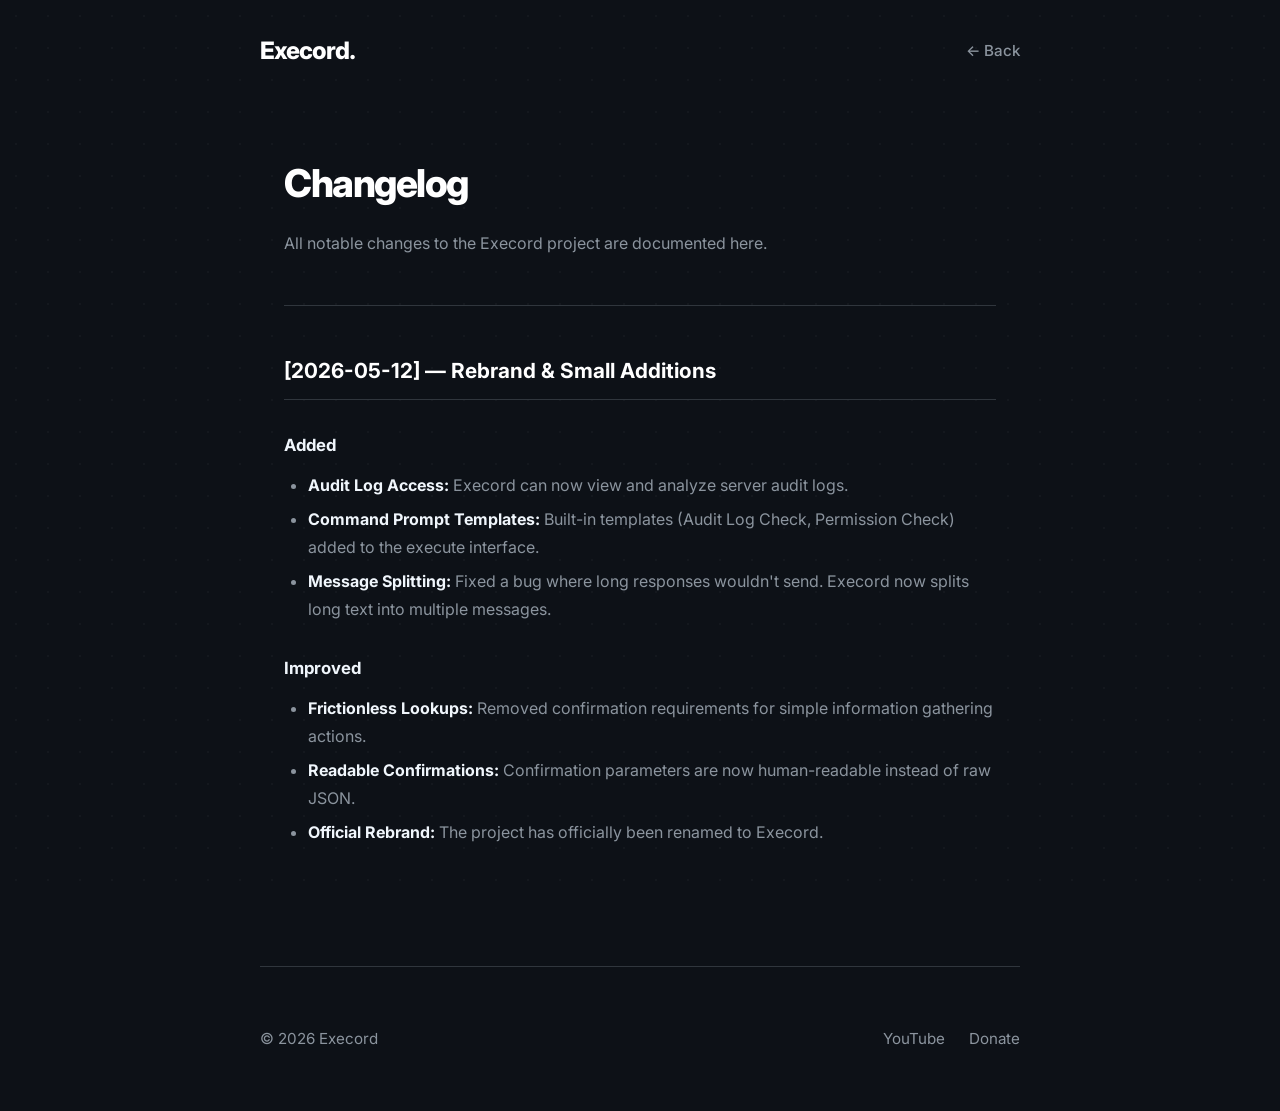
==== CHANGELOG.html @ 4da68243 "Fix changelog formatting and add themed HTML version" ====
<!DOCTYPE html>
<html lang="en">
<head>
    <meta charset="UTF-8">
    <meta name="viewport" content="width=device-width, initial-scale=1.0">
    <title>Changelog — Execord AI Agent</title>
    <link rel="icon" type="image/png" href="https://cdn.discordapp.com/app-icons/1369325346465517609/af21a42389c4bff77c9f746a78cf100a.png">
    <link rel="preconnect" href="https://fonts.googleapis.com">
    <link rel="preconnect" href="https://fonts.gstatic.com" crossorigin>
    <link href="https://fonts.googleapis.com/css2?family=Inter:wght@400;500;600;700;800&display=swap" rel="stylesheet">
    <link rel="stylesheet" href="assets/style.css">
    <link rel="stylesheet" href="assets/doc.css">
</head>
<body>
    <div class="dot-grid"></div>
    <div class="container">
        <header>
            <nav>
                <a href="index.html" class="brand">Execord.</a>
                <a href="index.html" class="nav-back">← Back</a>
            </nav>
        </header>
        <main class="doc-content">
            <h1>Changelog</h1>
            <p>All notable changes to the Execord project are documented here.</p>

            <hr>

            <section class="changelog-entry">
                <h2>[2026-05-12] — Rebrand & Small Additions</h2>
                
                <h3>Added</h3>
                <ul>
                    <li><strong>Audit Log Access:</strong> Execord can now view and analyze server audit logs.</li>
                    <li><strong>Command Prompt Templates:</strong> Built-in templates (Audit Log Check, Permission Check) added to the execute interface.</li>
                    <li><strong>Message Splitting:</strong> Fixed a bug where long responses wouldn't send. Execord now splits long text into multiple messages.</li>
                </ul>

                <h3>Improved</h3>
                <ul>
                    <li><strong>Frictionless Lookups:</strong> Removed confirmation requirements for simple information gathering actions.</li>
                    <li><strong>Readable Confirmations:</strong> Confirmation parameters are now human-readable instead of raw JSON.</li>
                    <li><strong>Official Rebrand:</strong> The project has officially been renamed to Execord.</li>
                </ul>
            </section>
        </main>
        <footer>
            <div class="footer-content">
                <p>&copy; 2026 Execord</p>
                <div class="footer-links">
                    <a href="https://youtube.com/@ittology">YouTube</a>
                    <a href="https://ko-fi.com/ittology">Donate</a>
                </div>
            </div>
        </footer>
    </div>
</body>
</html>
---- assets/style.css ----
:root {
    --bg-color: #0d1117;
    --surface-color: #161b22;
    --text-primary: #f0f6fc;
    --text-secondary: #8b949e;
    --accent-color: #ffffff;
    --border-color: #30363d;
}

* {
    box-sizing: border-box;
    margin: 0;
    padding: 0;
}

html {
    scroll-behavior: smooth;
}

body {
    font-family: 'Inter', -apple-system, BlinkMacSystemFont, "Segoe UI", Helvetica, Arial, sans-serif;
    background-color: var(--bg-color);
    color: var(--text-primary);
    line-height: 1.6;
    min-height: 100vh;
    display: flex;
    flex-direction: column;
    overflow-x: hidden;
}

/* Loader Bar */
.loader-bar {
    position: fixed;
    top: 0;
    left: 0;
    height: 2px;
    background: #fff;
    z-index: 9999;
    width: 0;
    animation: load 1.2s cubic-bezier(0.4, 0, 0.2, 1) forwards;
    pointer-events: none;
}

@keyframes load {
    0% { width: 0; opacity: 1; }
    80% { width: 100%; opacity: 1; }
    100% { width: 100%; opacity: 0; }
}

/* Background Effects */
.dot-grid {
    position: fixed;
    top: 0;
    left: 0;
    width: 100%;
    height: 100%;
    background-image: radial-gradient(rgba(255, 255, 255, 0.03) 1px, transparent 1px);
    background-size: 32px 32px;
    z-index: -1;
    pointer-events: none;
}

.container {
    max-width: 1100px;
    margin: 0 auto;
    padding: 0 24px;
    position: relative;
}

/* Nav */
nav {
    padding: 32px 0;
    display: flex;
    justify-content: space-between;
    align-items: center;
}

.brand {
    font-size: 1.5rem;
    font-weight: 800;
    color: #fff;
    text-decoration: none;
    letter-spacing: -1px;
}

.nav-links {
    display: flex;
    gap: 32px;
    align-items: center;
}

.nav-link {
    color: var(--text-secondary);
    text-decoration: none;
    font-size: 0.95rem;
    font-weight: 500;
    transition: color 0.2s ease;
}

.nav-link:hover {
    color: #fff;
}

/* Status Badge */
.status-badge {
    display: inline-flex;
    align-items: center;
    gap: 8px;
    padding: 6px 14px;
    background: rgba(255, 255, 255, 0.03);
    border: 1px solid var(--border-color);
    border-radius: 100px;
    font-size: 0.8rem;
    font-weight: 600;
    color: var(--text-secondary);
    margin: 0 auto 24px;
}

.status-dot {
    width: 6px;
    height: 6px;
    background: #23d160;
    border-radius: 50%;
    box-shadow: 0 0 8px rgba(35, 209, 96, 0.5);
}

/* Hero */
.hero {
    padding: 80px 0 60px;
    text-align: center;
}

h1 {
    font-size: clamp(2.5rem, 6vw, 4rem);
    font-weight: 850;
    color: #ffffff;
    line-height: 1.1;
    margin-bottom: 24px;
    letter-spacing: -2px;
}

.subtitle {
    font-size: 1.25rem;
    color: var(--text-secondary);
    max-width: 700px;
    margin: 0 auto 40px;
}

.action-buttons {
    display: flex;
    gap: 16px;
    justify-content: center;
    flex-wrap: wrap;
    margin-bottom: 60px;
}

.btn {
    display: inline-flex;
    align-items: center;
    padding: 14px 28px;
    border-radius: 10px;
    font-weight: 650;
    text-decoration: none;
    transition: all 0.2s ease;
    font-size: 1.05rem;
}

.btn-primary {
    background: #fff;
    color: #000;
}

.btn-primary:hover {
    background: #e1e4e8;
    transform: translateY(-2px);
}

.btn-secondary {
    background-color: var(--surface-color);
    color: var(--text-primary);
    border: 1px solid var(--border-color);
}

.btn-secondary:hover {
    background-color: #1f242c;
    border-color: var(--text-secondary);
}

/* Video Showcase */
.video-showcase {
    max-width: 850px;
    margin: 0 auto;
    background: var(--surface-color);
    border: 1px solid var(--border-color);
    border-radius: 16px;
    padding: 6px;
    box-shadow: 0 20px 40px rgba(0,0,0,0.3);
}

.video-showcase video {
    width: 100%;
    border-radius: 10px;
    display: block;
}

/* Section Common */
.section-title {
    font-size: 2.2rem;
    font-weight: 800;
    color: #fff;
    text-align: center;
    margin-bottom: 48px;
    letter-spacing: -1px;
}

/* Examples Section */
.examples-section {
    padding: 100px 0;
}

.examples-grid {
    display: grid;
    grid-template-columns: repeat(auto-fit, minmax(320px, 1fr));
    gap: 24px;
}

.example-card {
    background: var(--surface-color);
    border: 1px solid var(--border-color);
    padding: 32px;
    border-radius: 16px;
    display: flex;
    flex-direction: column;
    justify-content: space-between;
    min-height: 220px;
    transition: all 0.2s ease;
}

.example-card:hover {
    border-color: var(--text-secondary);
    transform: translateY(-4px);
}

.example-prompt {
    font-size: 1.1rem;
    font-weight: 500;
    color: #fff;
    line-height: 1.5;
    margin-bottom: 24px;
}

.example-tag {
    font-size: 0.75rem;
    color: var(--text-secondary);
    text-transform: uppercase;
    font-weight: 700;
    letter-spacing: 1px;
    padding-top: 16px;
    border-top: 1px solid var(--border-color);
}

/* Why Section */
.why-section {
    padding: 120px 0;
    border-top: 1px solid var(--border-color);
}

.why-content {
    max-width: 900px;
    margin: 0 auto;
}

.why-content > p {
    font-size: 1.15rem;
    color: var(--text-secondary);
    margin-bottom: 64px;
    text-align: center;
}

.why-grid {
    display: grid;
    grid-template-columns: repeat(auto-fit, minmax(260px, 1fr));
    gap: 48px;
}

.why-item h4 {
    color: #fff;
    font-size: 1.2rem;
    margin-bottom: 16px;
    font-weight: 700;
}

.why-item p {
    font-size: 1rem;
    color: var(--text-secondary);
    line-height: 1.6;
}

/* Docs Section */
.docs-section {
    padding: 100px 0;
    text-align: center;
    border-top: 1px solid var(--border-color);
}

.docs-section h2 {
    color: #fff;
    margin-bottom: 32px;
}

.docs-links {
    display: flex;
    justify-content: center;
    gap: 32px;
    flex-wrap: wrap;
}

.docs-links a {
    color: var(--text-primary);
    text-decoration: none;
    font-weight: 600;
    font-size: 1rem;
}

.docs-links a:hover {
    color: #fff;
    text-decoration: underline;
}

/* Custom Scrollbar */
::-webkit-scrollbar {
    width: 10px;
}

::-webkit-scrollbar-track {
    background: var(--bg-color);
}

::-webkit-scrollbar-thumb {
    background: #30363d;
    border: 2px solid var(--bg-color);
    border-radius: 10px;
}

/* Footer */
footer {
    padding: 60px 0;
    border-top: 1px solid var(--border-color);
}

.footer-content {
    display: flex;
    justify-content: space-between;
    align-items: center;
    color: var(--text-secondary);
    font-size: 0.95rem;
}

.footer-links {
    display: flex;
    gap: 24px;
}

.footer-links a {
    color: var(--text-secondary);
    text-decoration: none;
}

.footer-links a:hover {
    color: #fff;
}

@media (max-width: 768px) {
    .nav-links { display: none; }
    h1 { font-size: 2.8rem; }
    .examples-grid { grid-template-columns: 1fr; }
    .action-buttons { flex-direction: column; }
    .btn { width: 100%; justify-content: center; }
    .footer-content { flex-direction: column; gap: 20px; text-align: center; }
}
---- assets/doc.css ----
/* Doc pages shared styles */

.nav-back {
    color: var(--text-secondary);
    text-decoration: none;
    font-size: 0.95rem;
    font-weight: 500;
    transition: color 0.2s ease;
}

.nav-back:hover {
    color: #fff;
}

.doc-content {
    max-width: 760px;
    margin: 60px auto 120px;
    padding: 0 24px;
}

.doc-date {
    font-size: 0.85rem;
    color: var(--text-secondary);
    margin-bottom: 12px;
}

.doc-content h1 {
    font-size: 2.4rem;
    font-weight: 800;
    color: #fff;
    letter-spacing: -1.5px;
    margin-bottom: 24px;
    line-height: 1.1;
}

.doc-content h2 {
    font-size: 1.3rem;
    font-weight: 700;
    color: #fff;
    margin: 48px 0 16px;
    padding-bottom: 12px;
    border-bottom: 1px solid var(--border-color);
}

.doc-content h3 {
    font-size: 1.05rem;
    font-weight: 700;
    color: var(--text-primary);
    margin: 32px 0 12px;
}

.doc-content p {
    color: var(--text-secondary);
    line-height: 1.75;
    margin-bottom: 16px;
}

.doc-content ul {
    color: var(--text-secondary);
    padding-left: 24px;
    line-height: 1.75;
    margin-bottom: 16px;
}

.doc-content ul li {
    margin-bottom: 6px;
}

.doc-content a {
    color: var(--text-primary);
    text-decoration: underline;
    text-underline-offset: 3px;
}

.doc-content a:hover {
    color: #fff;
}

.doc-content hr {
    border: none;
    border-top: 1px solid var(--border-color);
    margin: 48px 0;
}

.doc-content strong {
    color: var(--text-primary);
}

.doc-content em {
    color: var(--text-secondary);
}

.doc-note {
    background: rgba(255, 255, 255, 0.03);
    border: 1px solid var(--border-color);
    border-left: 3px solid var(--text-secondary);
    border-radius: 8px;
    padding: 16px 20px;
    color: var(--text-secondary);
    font-size: 0.95rem;
    margin: 24px 0;
    line-height: 1.6;
}

.doc-content blockquote {
    border-left: 3px solid var(--border-color);
    padding: 12px 20px;
    margin: 24px 0;
    color: var(--text-secondary);
    font-style: italic;
}

/* Table */
.doc-content table {
    width: 100%;
    border-collapse: collapse;
    margin: 24px 0;
    font-size: 0.95rem;
}

.doc-content th {
    text-align: left;
    padding: 12px 16px;
    font-weight: 700;
    color: var(--text-primary);
    background: var(--surface-color);
    border-bottom: 1px solid var(--border-color);
}

.doc-content td {
    padding: 12px 16px;
    color: var(--text-secondary);
    border-bottom: 1px solid var(--border-color);
    vertical-align: top;
    line-height: 1.6;
}

.doc-content tr:last-child td {
    border-bottom: none;
}
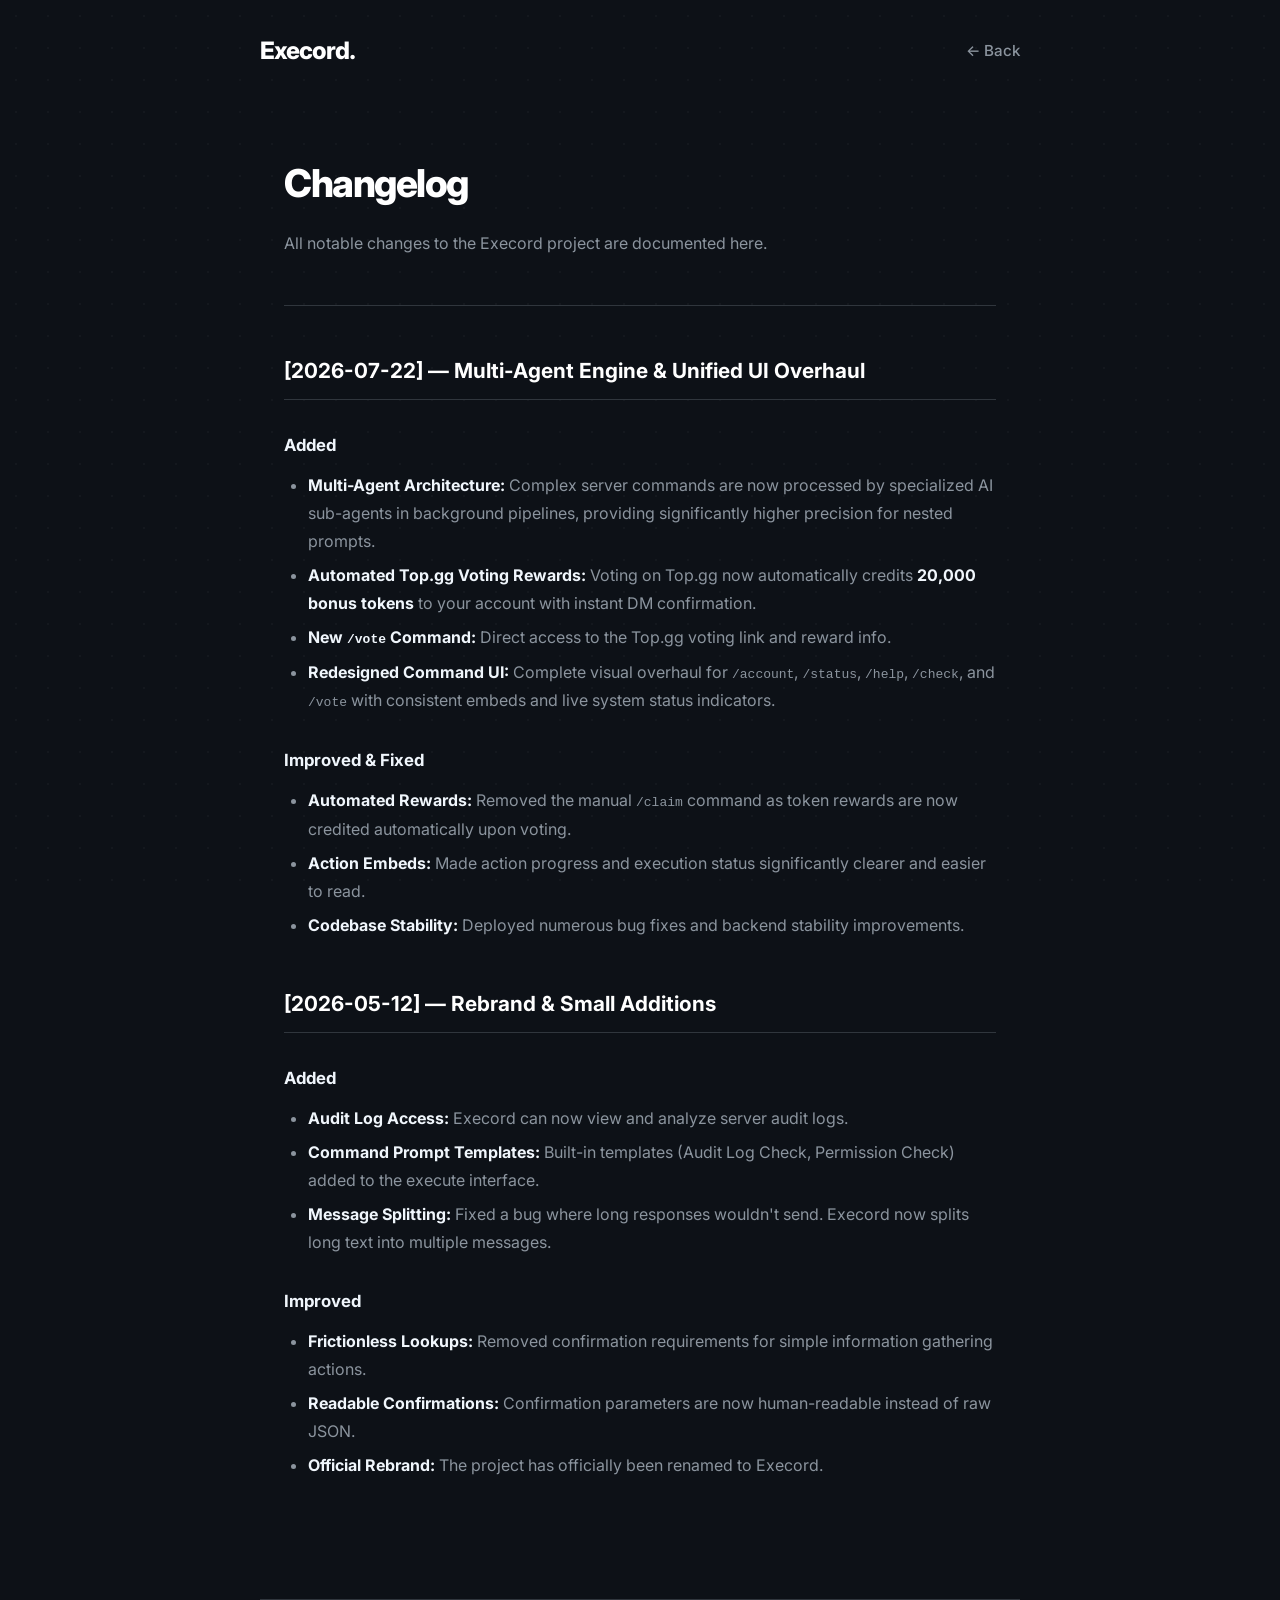
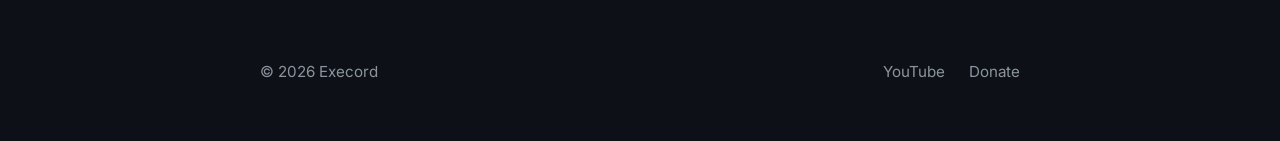
==== commit 8fc7d638: "Initial commit: Execord bot codebase with pytest test suite" ====
--- a/CHANGELOG.html
+++ b/CHANGELOG.html
@@ -25,6 +25,25 @@
             <p>All notable changes to the Execord project are documented here.</p>
 
             <hr>
+
+            <section class="changelog-entry">
+                <h2>[2026-07-22] — Multi-Agent Engine & Unified UI Overhaul</h2>
+                
+                <h3>Added</h3>
+                <ul>
+                    <li><strong>Multi-Agent Architecture:</strong> Complex server commands are now processed by specialized AI sub-agents in background pipelines, providing significantly higher precision for nested prompts.</li>
+                    <li><strong>Automated Top.gg Voting Rewards:</strong> Voting on Top.gg now automatically credits <strong>20,000 bonus tokens</strong> to your account with instant DM confirmation.</li>
+                    <li><strong>New <code>/vote</code> Command:</strong> Direct access to the Top.gg voting link and reward info.</li>
+                    <li><strong>Redesigned Command UI:</strong> Complete visual overhaul for <code>/account</code>, <code>/status</code>, <code>/help</code>, <code>/check</code>, and <code>/vote</code> with consistent embeds and live system status indicators.</li>
+                </ul>
+
+                <h3>Improved &amp; Fixed</h3>
+                <ul>
+                    <li><strong>Automated Rewards:</strong> Removed the manual <code>/claim</code> command as token rewards are now credited automatically upon voting.</li>
+                    <li><strong>Action Embeds:</strong> Made action progress and execution status significantly clearer and easier to read.</li>
+                    <li><strong>Codebase Stability:</strong> Deployed numerous bug fixes and backend stability improvements.</li>
+                </ul>
+            </section>
 
             <section class="changelog-entry">
                 <h2>[2026-05-12] — Rebrand & Small Additions</h2>
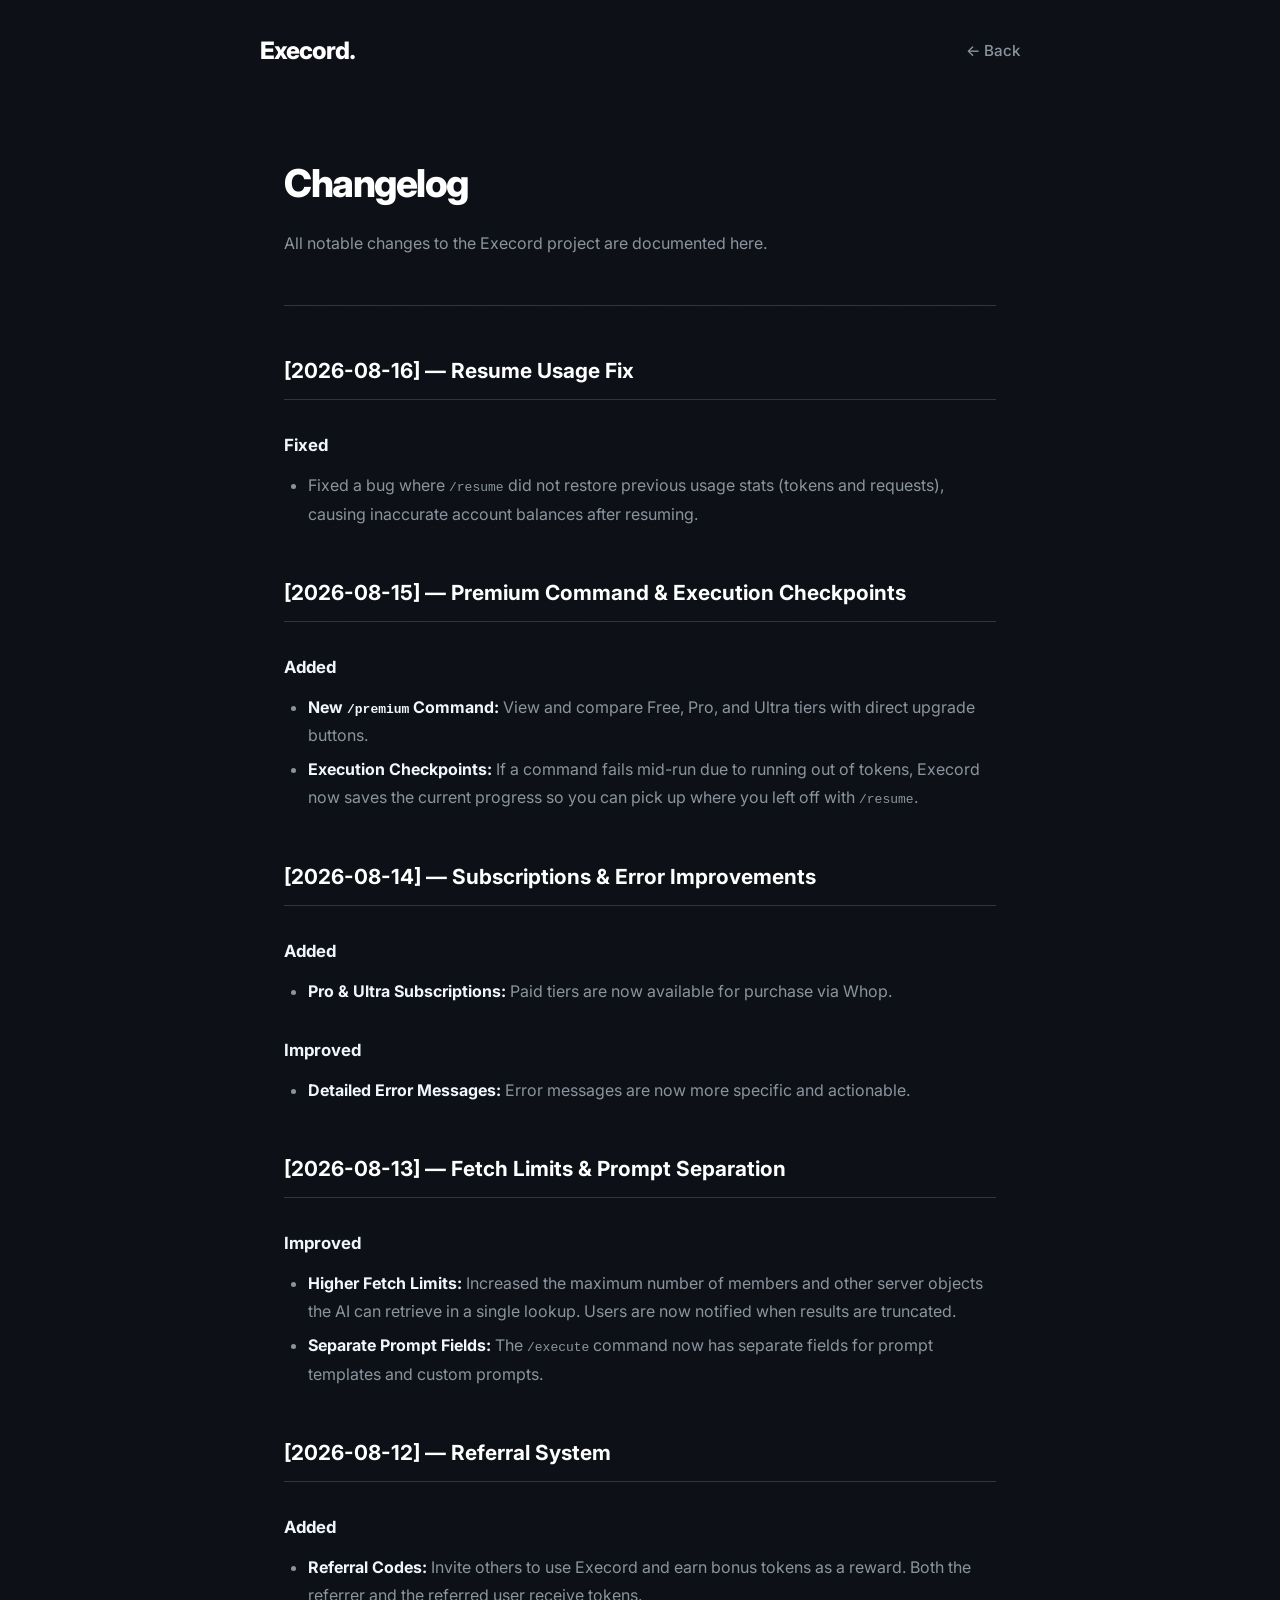
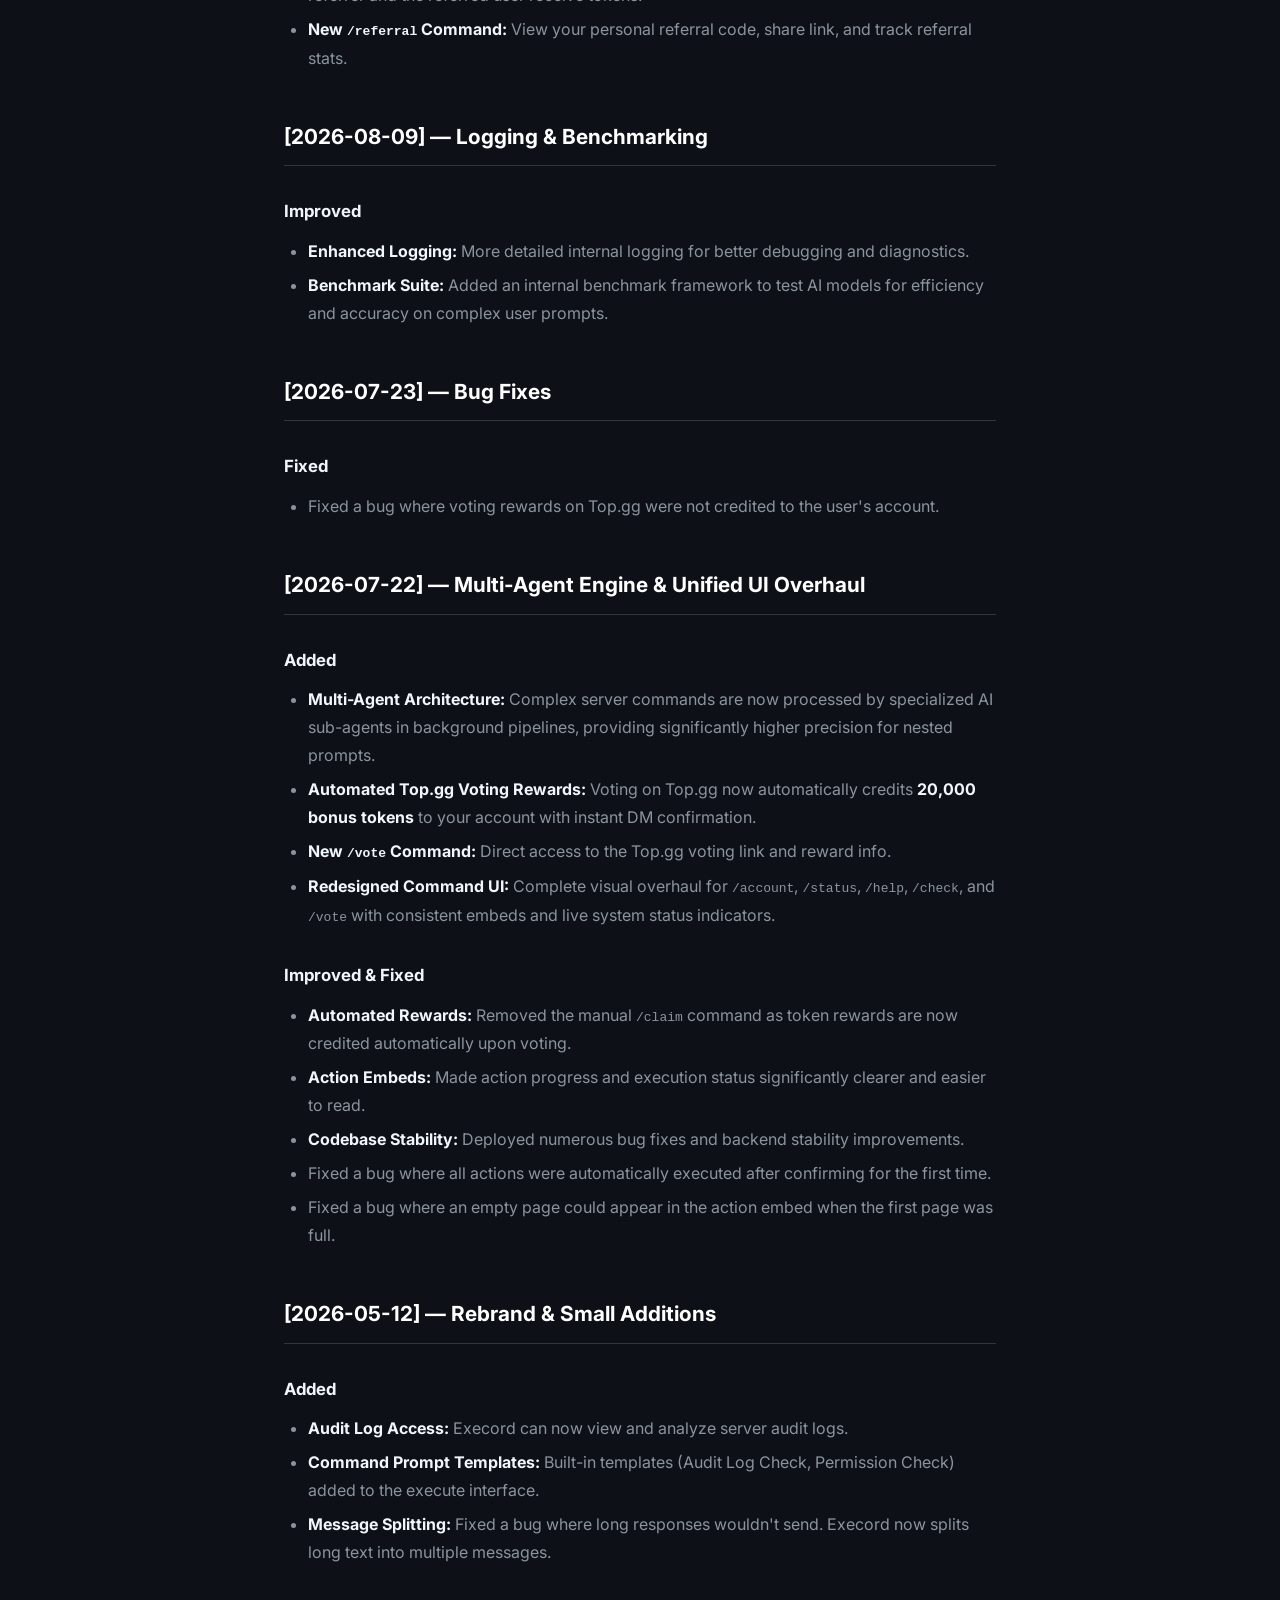
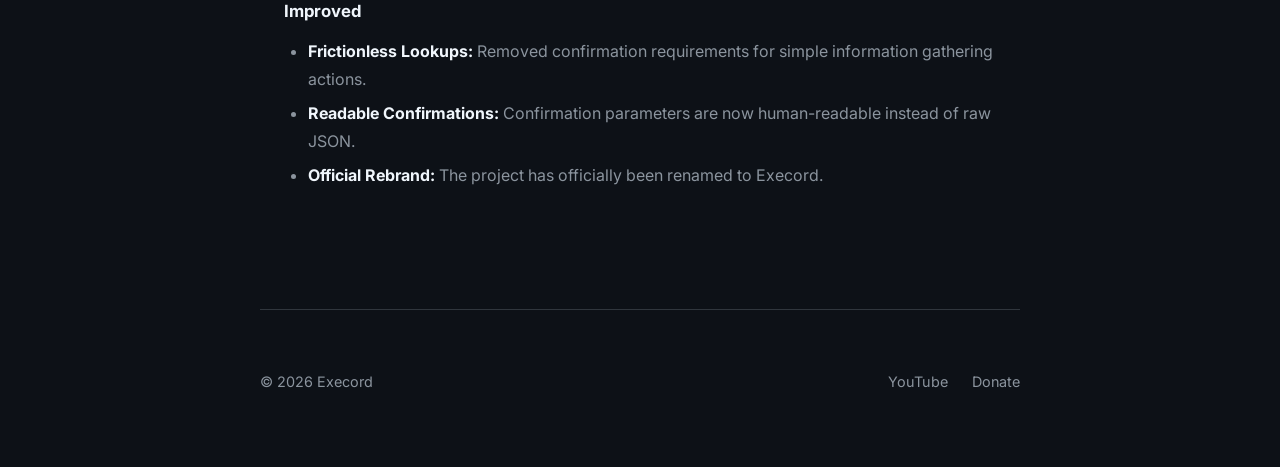
==== commit 15193d8a: "docs: update legal/privacy address and documentation website assets" ====
--- a/CHANGELOG.html
+++ b/CHANGELOG.html
@@ -20,6 +20,7 @@
                 <a href="index.html" class="nav-back">← Back</a>
             </nav>
         </header>
+
         <main class="doc-content">
             <h1>Changelog</h1>
             <p>All notable changes to the Execord project are documented here.</p>
@@ -27,8 +28,71 @@
             <hr>
 
             <section class="changelog-entry">
-                <h2>[2026-07-22] — Multi-Agent Engine & Unified UI Overhaul</h2>
-                
+                <h2>[2026-08-16] — Resume Usage Fix</h2>
+                <h3>Fixed</h3>
+                <ul>
+                    <li>Fixed a bug where <code>/resume</code> did not restore previous usage stats (tokens and requests), causing inaccurate account balances after resuming.</li>
+                </ul>
+            </section>
+
+            <section class="changelog-entry">
+                <h2>[2026-08-15] — Premium Command &amp; Execution Checkpoints</h2>
+                <h3>Added</h3>
+                <ul>
+                    <li><strong>New <code>/premium</code> Command:</strong> View and compare Free, Pro, and Ultra tiers with direct upgrade buttons.</li>
+                    <li><strong>Execution Checkpoints:</strong> If a command fails mid-run due to running out of tokens, Execord now saves the current progress so you can pick up where you left off with <code>/resume</code>.</li>
+                </ul>
+            </section>
+
+            <section class="changelog-entry">
+                <h2>[2026-08-14] — Subscriptions &amp; Error Improvements</h2>
+                <h3>Added</h3>
+                <ul>
+                    <li><strong>Pro &amp; Ultra Subscriptions:</strong> Paid tiers are now available for purchase via Whop.</li>
+                </ul>
+                <h3>Improved</h3>
+                <ul>
+                    <li><strong>Detailed Error Messages:</strong> Error messages are now more specific and actionable.</li>
+                </ul>
+            </section>
+
+            <section class="changelog-entry">
+                <h2>[2026-08-13] — Fetch Limits &amp; Prompt Separation</h2>
+                <h3>Improved</h3>
+                <ul>
+                    <li><strong>Higher Fetch Limits:</strong> Increased the maximum number of members and other server objects the AI can retrieve in a single lookup. Users are now notified when results are truncated.</li>
+                    <li><strong>Separate Prompt Fields:</strong> The <code>/execute</code> command now has separate fields for prompt templates and custom prompts.</li>
+                </ul>
+            </section>
+
+            <section class="changelog-entry">
+                <h2>[2026-08-12] — Referral System</h2>
+                <h3>Added</h3>
+                <ul>
+                    <li><strong>Referral Codes:</strong> Invite others to use Execord and earn bonus tokens as a reward. Both the referrer and the referred user receive tokens.</li>
+                    <li><strong>New <code>/referral</code> Command:</strong> View your personal referral code, share link, and track referral stats.</li>
+                </ul>
+            </section>
+
+            <section class="changelog-entry">
+                <h2>[2026-08-09] — Logging &amp; Benchmarking</h2>
+                <h3>Improved</h3>
+                <ul>
+                    <li><strong>Enhanced Logging:</strong> More detailed internal logging for better debugging and diagnostics.</li>
+                    <li><strong>Benchmark Suite:</strong> Added an internal benchmark framework to test AI models for efficiency and accuracy on complex user prompts.</li>
+                </ul>
+            </section>
+
+            <section class="changelog-entry">
+                <h2>[2026-07-23] — Bug Fixes</h2>
+                <h3>Fixed</h3>
+                <ul>
+                    <li>Fixed a bug where voting rewards on Top.gg were not credited to the user's account.</li>
+                </ul>
+            </section>
+
+            <section class="changelog-entry">
+                <h2>[2026-07-22] — Multi-Agent Engine &amp; Unified UI Overhaul</h2>
                 <h3>Added</h3>
                 <ul>
                     <li><strong>Multi-Agent Architecture:</strong> Complex server commands are now processed by specialized AI sub-agents in background pipelines, providing significantly higher precision for nested prompts.</li>
@@ -36,25 +100,24 @@
                     <li><strong>New <code>/vote</code> Command:</strong> Direct access to the Top.gg voting link and reward info.</li>
                     <li><strong>Redesigned Command UI:</strong> Complete visual overhaul for <code>/account</code>, <code>/status</code>, <code>/help</code>, <code>/check</code>, and <code>/vote</code> with consistent embeds and live system status indicators.</li>
                 </ul>
-
                 <h3>Improved &amp; Fixed</h3>
                 <ul>
                     <li><strong>Automated Rewards:</strong> Removed the manual <code>/claim</code> command as token rewards are now credited automatically upon voting.</li>
                     <li><strong>Action Embeds:</strong> Made action progress and execution status significantly clearer and easier to read.</li>
                     <li><strong>Codebase Stability:</strong> Deployed numerous bug fixes and backend stability improvements.</li>
+                    <li>Fixed a bug where all actions were automatically executed after confirming for the first time.</li>
+                    <li>Fixed a bug where an empty page could appear in the action embed when the first page was full.</li>
                 </ul>
             </section>
 
             <section class="changelog-entry">
-                <h2>[2026-05-12] — Rebrand & Small Additions</h2>
-                
+                <h2>[2026-05-12] — Rebrand &amp; Small Additions</h2>
                 <h3>Added</h3>
                 <ul>
                     <li><strong>Audit Log Access:</strong> Execord can now view and analyze server audit logs.</li>
                     <li><strong>Command Prompt Templates:</strong> Built-in templates (Audit Log Check, Permission Check) added to the execute interface.</li>
                     <li><strong>Message Splitting:</strong> Fixed a bug where long responses wouldn't send. Execord now splits long text into multiple messages.</li>
                 </ul>
-
                 <h3>Improved</h3>
                 <ul>
                     <li><strong>Frictionless Lookups:</strong> Removed confirmation requirements for simple information gathering actions.</li>
@@ -63,12 +126,13 @@
                 </ul>
             </section>
         </main>
+
         <footer>
             <div class="footer-content">
                 <p>&copy; 2026 Execord</p>
                 <div class="footer-links">
-                    <a href="https://youtube.com/@ittology">YouTube</a>
-                    <a href="https://ko-fi.com/ittology">Donate</a>
+                    <a href="https://youtube.com/@ittology" target="_blank" rel="noopener">YouTube</a>
+                    <a href="https://ko-fi.com/ittology" target="_blank" rel="noopener">Donate</a>
                 </div>
             </div>
         </footer>
--- a/assets/style.css
+++ b/assets/style.css
@@ -83,6 +83,12 @@
     letter-spacing: -1px;
 }
 
+.nav-right {
+    display: flex;
+    align-items: center;
+    gap: 28px;
+}
+
 .nav-links {
     display: flex;
     gap: 32px;
@@ -99,6 +105,46 @@
 
 .nav-link:hover {
     color: #fff;
+}
+
+/* Language Switcher */
+.lang-switch {
+    display: inline-flex;
+    background: var(--surface-color);
+    border: 1px solid var(--border-color);
+    border-radius: 20px;
+    padding: 3px;
+    gap: 2px;
+}
+
+.lang-btn {
+    background: transparent;
+    border: none;
+    color: var(--text-secondary);
+    font-family: inherit;
+    font-size: 0.8rem;
+    font-weight: 600;
+    padding: 4px 10px;
+    border-radius: 14px;
+    cursor: pointer;
+    transition: all 0.2s ease;
+}
+
+.lang-btn:hover {
+    color: var(--text-primary);
+}
+
+.lang-btn.active {
+    background: rgba(255, 255, 255, 0.12);
+    color: #fff;
+}
+
+.lang-content.hidden,
+.content-de.hidden,
+.content-en.hidden,
+.hidden,
+[hidden] {
+    display: none !important;
 }
 
 /* Status Badge */
@@ -296,35 +342,193 @@
     line-height: 1.6;
 }
 
-/* Docs Section */
-.docs-section {
+/* Pricing Section */
+.pricing-section {
     padding: 100px 0;
-    text-align: center;
     border-top: 1px solid var(--border-color);
 }
 
-.docs-section h2 {
-    color: #fff;
-    margin-bottom: 32px;
-}
-
-.docs-links {
+.pricing-grid {
+    display: grid;
+    grid-template-columns: repeat(3, 1fr);
+    gap: 24px;
+    align-items: stretch;
+}
+
+.pricing-card {
+    background: var(--surface-color);
+    border: 1px solid var(--border-color);
+    border-radius: 16px;
+    padding: 32px 24px;
+    display: flex;
+    flex-direction: column;
+    justify-content: space-between;
+    transition: all 0.2s ease;
+    position: relative;
+}
+
+.pricing-card:hover {
+    border-color: var(--text-secondary);
+    transform: translateY(-4px);
+}
+
+.pricing-card.featured {
+    border-color: #ffffff;
+    box-shadow: 0 0 24px rgba(255, 255, 255, 0.08);
+}
+
+.pricing-badge {
+    display: inline-block;
+    align-self: flex-start;
+    padding: 4px 10px;
+    background: rgba(255, 255, 255, 0.08);
+    border-radius: 100px;
+    font-size: 0.75rem;
+    font-weight: 700;
+    color: #fff;
+    margin-bottom: 16px;
+    text-transform: uppercase;
+    letter-spacing: 0.5px;
+}
+
+.pricing-card.featured .pricing-badge {
+    background: #fff;
+    color: #000;
+}
+
+.pricing-header h3 {
+    font-size: 1.5rem;
+    font-weight: 800;
+    color: #fff;
+    margin-bottom: 8px;
+}
+
+.pricing-header p {
+    color: var(--text-secondary);
+    font-size: 0.9rem;
+    margin-bottom: 24px;
+}
+
+.pricing-price-wrapper {
+    margin-bottom: 28px;
+    padding-bottom: 20px;
+    border-bottom: 1px solid var(--border-color);
+}
+
+.pricing-price {
+    display: flex;
+    align-items: baseline;
+    gap: 4px;
+}
+
+.pricing-price .amount {
+    font-size: 2.5rem;
+    font-weight: 850;
+    color: #fff;
+    letter-spacing: -1px;
+}
+
+.pricing-price .period {
+    color: var(--text-secondary);
+    font-size: 0.95rem;
+}
+
+.pricing-features {
+    list-style: none;
+    display: flex;
+    flex-direction: column;
+    gap: 14px;
+    margin-bottom: 36px;
+    flex-grow: 1;
+}
+
+.pricing-features li {
+    display: flex;
+    align-items: center;
+    gap: 10px;
+    color: var(--text-primary);
+    font-size: 0.95rem;
+}
+
+.pricing-features li svg {
+    flex-shrink: 0;
+    width: 16px;
+    height: 16px;
+    color: #23d160;
+}
+
+.pricing-features li strong {
+    color: #fff;
+}
+
+.pricing-subtext {
+    font-size: 0.8rem;
+    color: var(--text-secondary);
+    font-weight: 500;
+    min-height: 18px;
+    margin-top: 4px;
+}
+
+/* Pricing Toggle Switch (Clean GitHub Dark Style) */
+.pricing-toggle-container {
     display: flex;
     justify-content: center;
-    gap: 32px;
-    flex-wrap: wrap;
-}
-
-.docs-links a {
-    color: var(--text-primary);
-    text-decoration: none;
+    margin-top: 24px;
+    margin-bottom: 36px;
+}
+
+.pricing-toggle-wrapper {
+    display: inline-flex;
+    align-items: center;
+    background: var(--surface-color);
+    border: 1px solid var(--border-color);
+    border-radius: 8px;
+    padding: 3px;
+    gap: 3px;
+}
+
+.pricing-toggle-btn {
+    background: transparent;
+    border: 1px solid transparent;
+    color: var(--text-secondary);
+    font-family: inherit;
+    font-size: 0.9rem;
     font-weight: 600;
+    padding: 6px 14px;
+    border-radius: 6px;
+    cursor: pointer;
+    transition: all 0.15s ease;
+    display: inline-flex;
+    align-items: center;
+    gap: 6px;
+}
+
+.pricing-toggle-btn:hover {
+    color: #fff;
+}
+
+.pricing-toggle-btn.active {
+    background: #21262d;
+    color: #ffffff;
+    border: 1px solid var(--border-color);
+}
+
+.toggle-save-badge {
+    background: rgba(35, 209, 96, 0.15);
+    color: #23d160;
+    border: 1px solid rgba(35, 209, 96, 0.3);
+    font-size: 0.72rem;
+    font-weight: 700;
+    padding: 1px 6px;
+    border-radius: 4px;
+    letter-spacing: 0.02em;
+}
+
+.pricing-card .btn {
+    width: 100%;
+    justify-content: center;
     font-size: 1rem;
-}
-
-.docs-links a:hover {
-    color: #fff;
-    text-decoration: underline;
+    padding: 12px 20px;
 }
 
 /* Custom Scrollbar */
@@ -344,16 +548,36 @@
 
 /* Footer */
 footer {
-    padding: 60px 0;
+    padding: 60px 0 80px;
     border-top: 1px solid var(--border-color);
 }
 
+.footer-nav {
+    display: flex;
+    justify-content: center;
+    gap: 28px;
+    flex-wrap: wrap;
+    margin-bottom: 24px;
+}
+
+.footer-nav a {
+    color: var(--text-secondary);
+    text-decoration: none;
+    font-weight: 500;
+    font-size: 0.95rem;
+    transition: color 0.2s ease;
+}
+
+.footer-nav a:hover {
+    color: #fff;
+}
+
 .footer-content {
     display: flex;
     justify-content: space-between;
     align-items: center;
     color: var(--text-secondary);
-    font-size: 0.95rem;
+    font-size: 0.9rem;
 }
 
 .footer-links {
@@ -364,17 +588,58 @@
 .footer-links a {
     color: var(--text-secondary);
     text-decoration: none;
+    transition: color 0.2s ease;
 }
 
 .footer-links a:hover {
     color: #fff;
+}
+
+@media (max-width: 900px) {
+    .pricing-grid { 
+        grid-template-columns: 1fr; 
+        max-width: 460px;
+        margin: 0 auto;
+    }
 }
 
 @media (max-width: 768px) {
     .nav-links { display: none; }
-    h1 { font-size: 2.8rem; }
-    .examples-grid { grid-template-columns: 1fr; }
-    .action-buttons { flex-direction: column; }
-    .btn { width: 100%; justify-content: center; }
-    .footer-content { flex-direction: column; gap: 20px; text-align: center; }
-}
+    nav { padding: 24px 0; }
+    .hero { padding: 48px 0 36px; }
+    h1 { font-size: clamp(2rem, 8vw, 2.6rem); letter-spacing: -1.5px; }
+    .subtitle { font-size: 1.1rem; margin-bottom: 32px; }
+    .action-buttons { flex-direction: column; gap: 12px; margin-bottom: 40px; }
+    .btn { width: 100%; justify-content: center; padding: 14px 20px; font-size: 1rem; }
+    
+    .section-title { font-size: 1.85rem; margin-bottom: 32px; }
+    
+    .examples-section { padding: 60px 0; }
+    .examples-grid { grid-template-columns: 1fr; gap: 16px; }
+    .example-card { padding: 24px 20px; min-height: auto; }
+    
+    .pricing-section { padding: 60px 0; }
+    .pricing-card { padding: 28px 20px; }
+    .pricing-header h3 { font-size: 1.35rem; }
+    .pricing-price { margin-bottom: 20px; padding-bottom: 18px; }
+    .pricing-price .amount { font-size: 2.2rem; }
+    .pricing-features { gap: 12px; margin-bottom: 28px; }
+    
+    .why-section { padding: 60px 0; }
+    .why-content > p { margin-bottom: 36px; font-size: 1.05rem; }
+    .why-grid { gap: 28px; }
+    
+    footer { padding: 40px 0 50px; }
+    .footer-nav { gap: 14px 20px; margin-bottom: 24px; font-size: 0.85rem; }
+    .footer-content { flex-direction: column; gap: 16px; text-align: center; }
+}
+
+@media (max-width: 480px) {
+    .container { padding: 0 16px; }
+    h1 { font-size: 2.1rem; }
+    .pricing-card { padding: 24px 16px; }
+    .pricing-features li { font-size: 0.9rem; gap: 8px; }
+    .example-card { padding: 20px 16px; }
+    .example-prompt { font-size: 1rem; margin-bottom: 16px; }
+    .footer-nav { gap: 10px 14px; }
+}
--- a/assets/doc.css
+++ b/assets/doc.css
@@ -10,6 +10,51 @@
 
 .nav-back:hover {
     color: #fff;
+}
+
+.doc-nav-right {
+    display: flex;
+    align-items: center;
+    gap: 16px;
+}
+
+.lang-switch {
+    display: inline-flex;
+    background: var(--surface-color);
+    border: 1px solid var(--border-color);
+    border-radius: 20px;
+    padding: 3px;
+    gap: 2px;
+}
+
+.lang-btn {
+    background: transparent;
+    border: none;
+    color: var(--text-secondary);
+    font-family: inherit;
+    font-size: 0.8rem;
+    font-weight: 600;
+    padding: 4px 10px;
+    border-radius: 14px;
+    cursor: pointer;
+    transition: all 0.2s ease;
+}
+
+.lang-btn:hover {
+    color: var(--text-primary);
+}
+
+.lang-btn.active {
+    background: rgba(255, 255, 255, 0.12);
+    color: #fff;
+}
+
+.lang-content.hidden,
+.content-de.hidden,
+.content-en.hidden,
+.hidden,
+[hidden] {
+    display: none !important;
 }
 
 .doc-content {
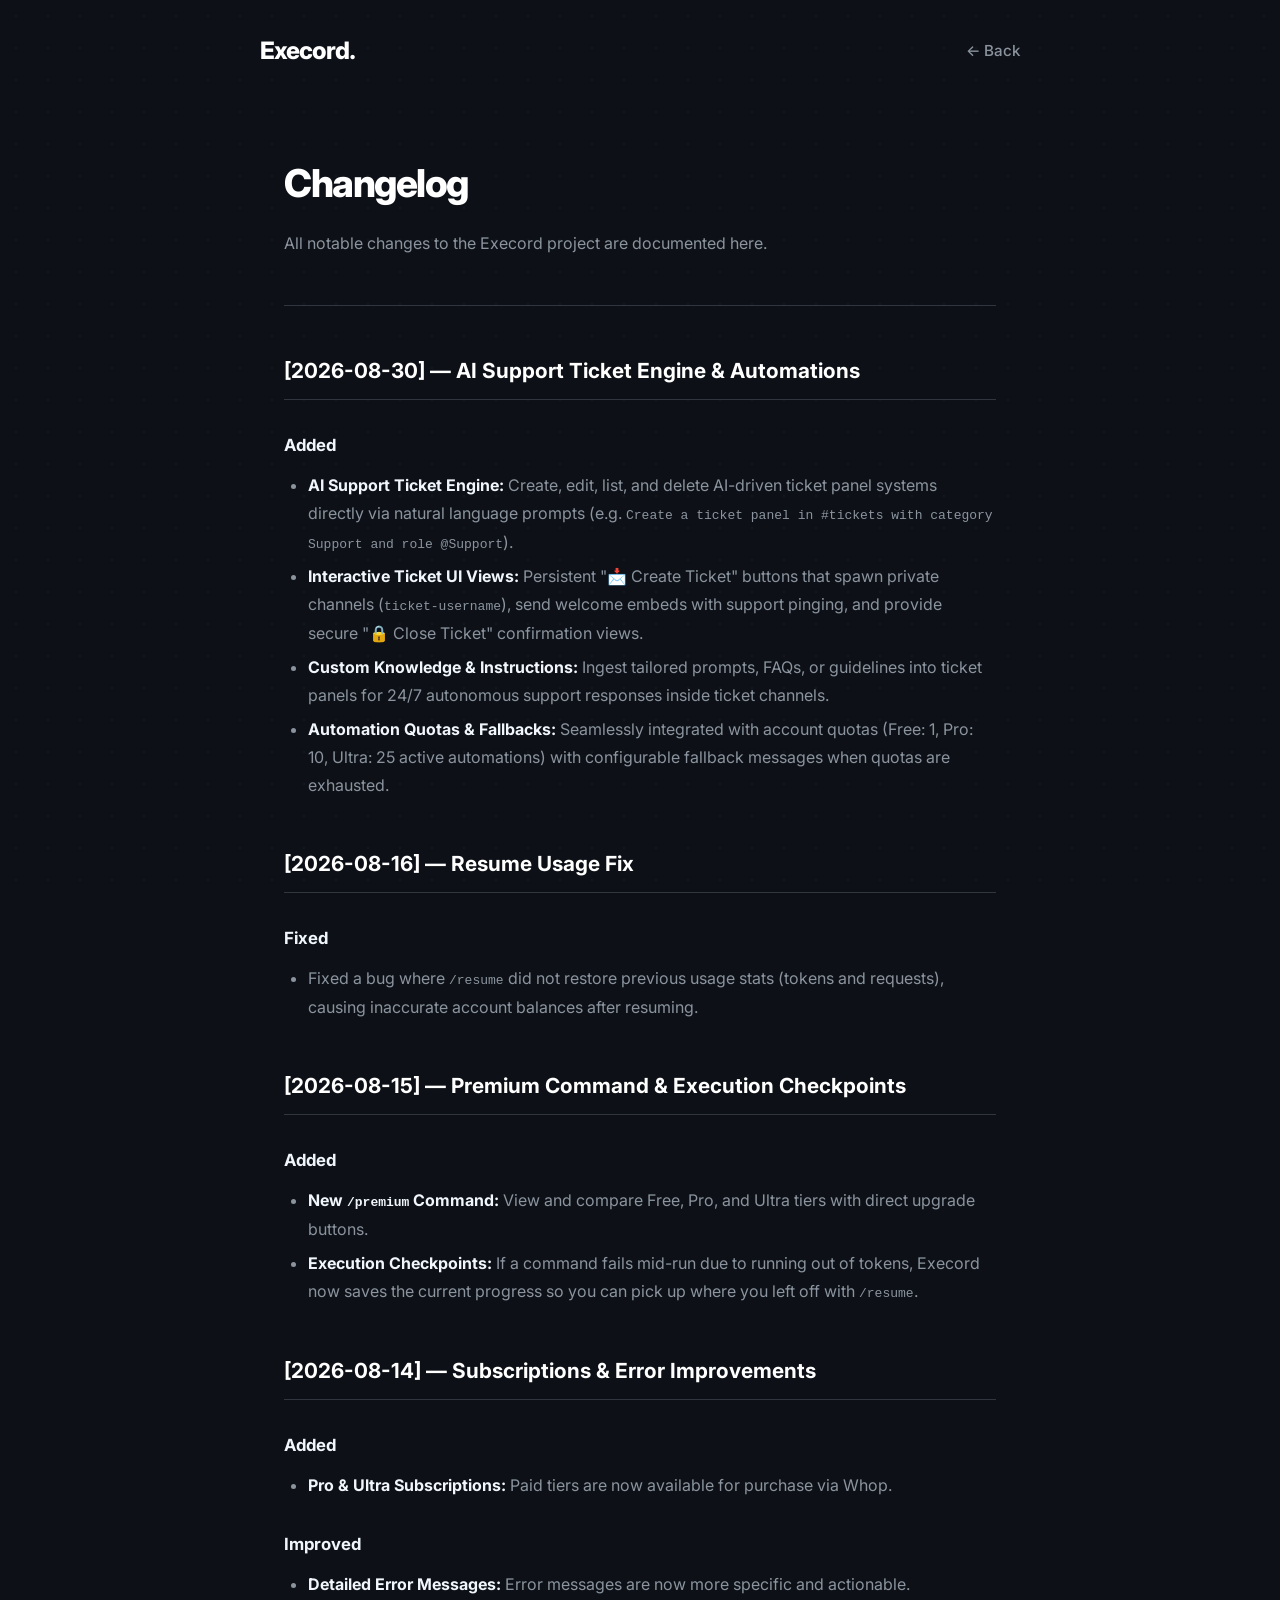
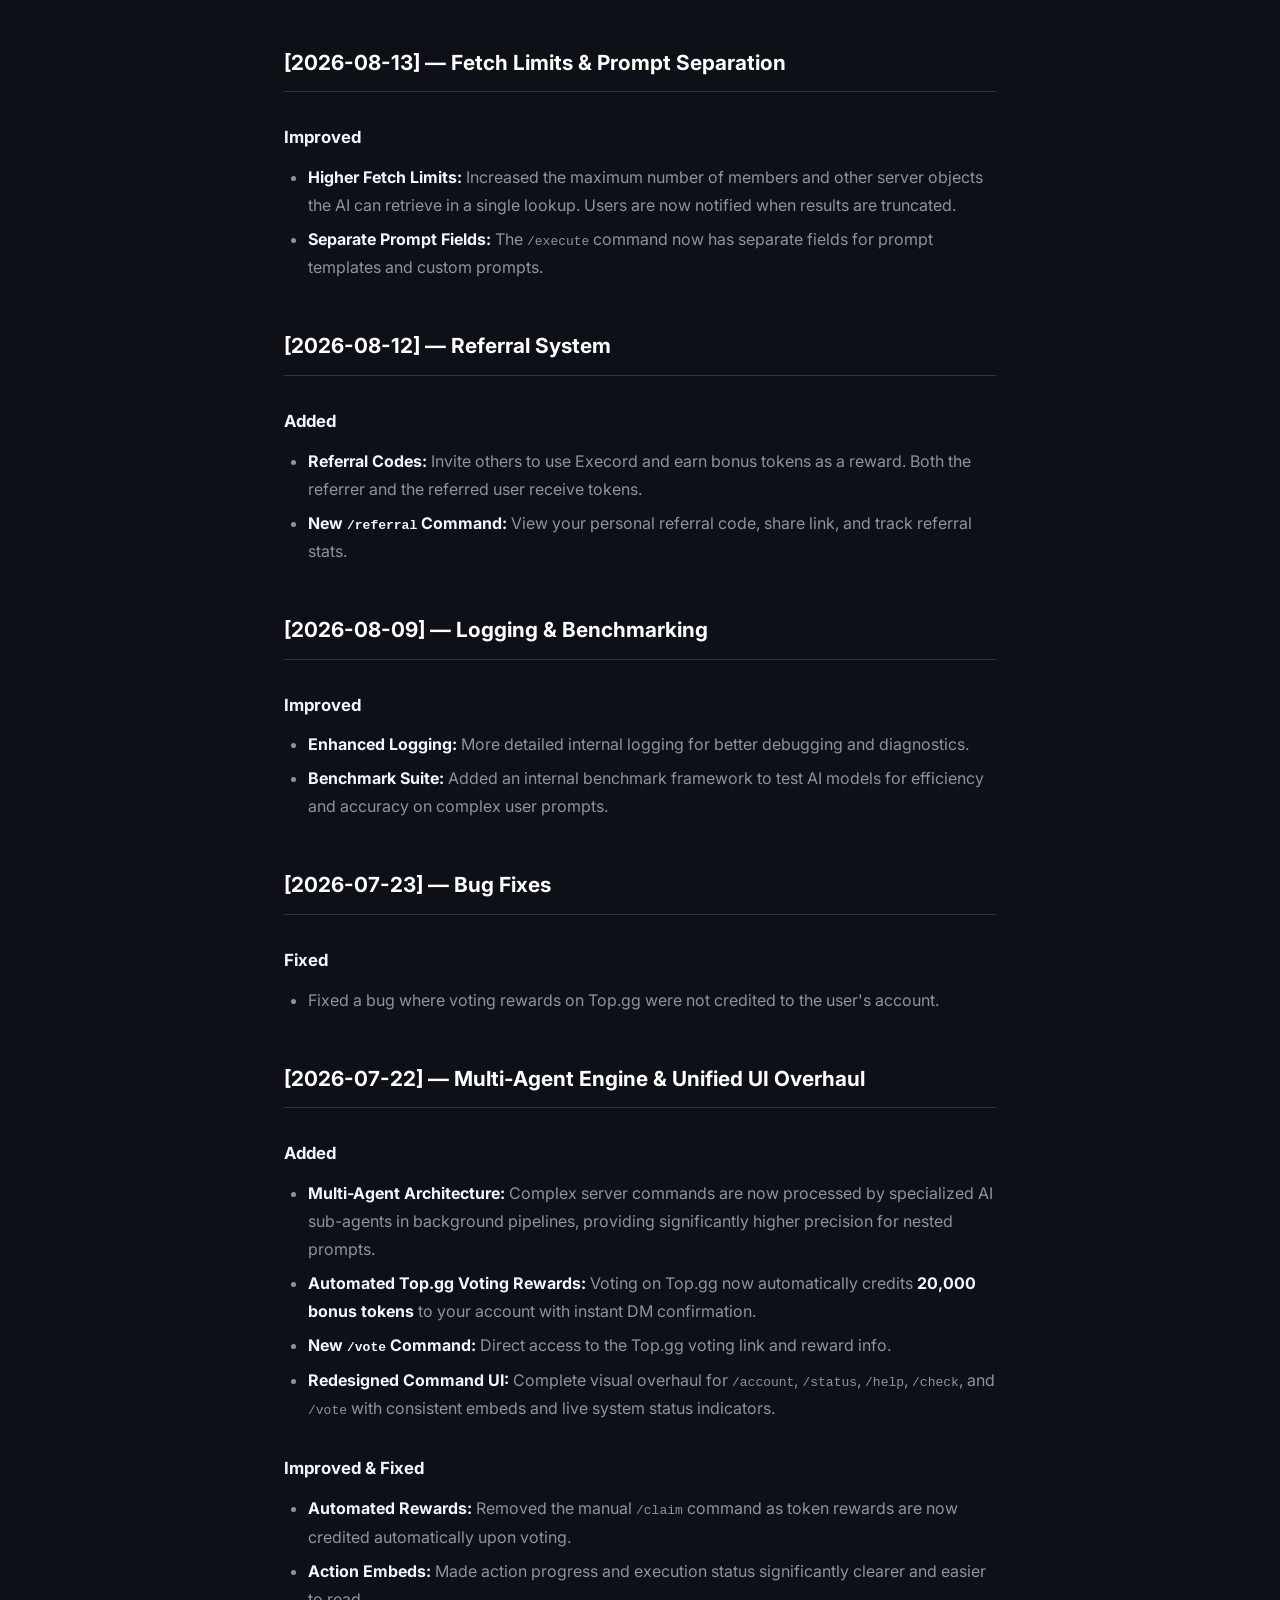
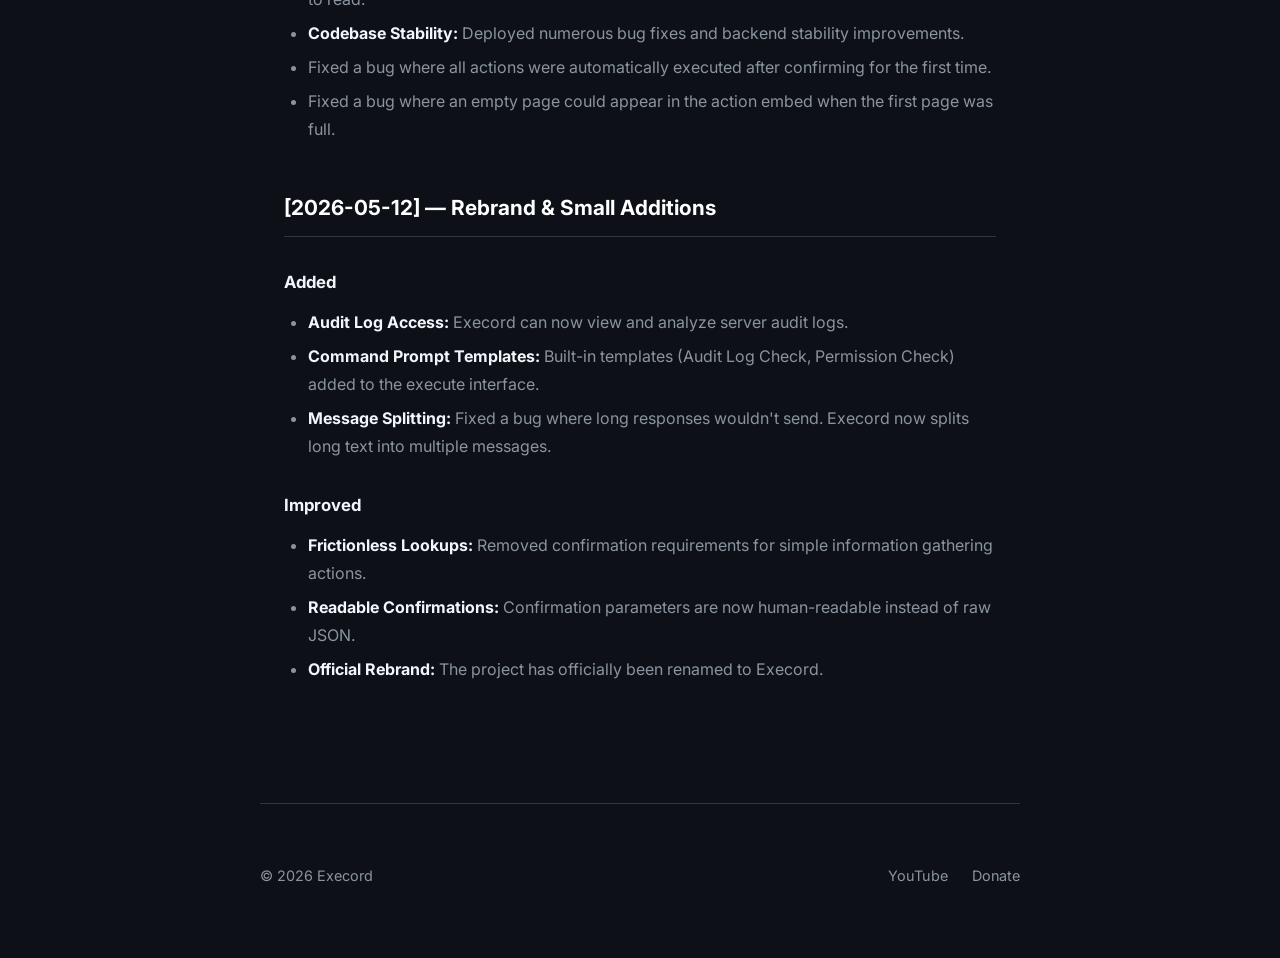
==== commit 7a54a81f: "feat: add AI Support Ticket Engine, automations, and public docs" ====
--- a/CHANGELOG.html
+++ b/CHANGELOG.html
@@ -26,6 +26,17 @@
             <p>All notable changes to the Execord project are documented here.</p>
 
             <hr>
+
+            <section class="changelog-entry">
+                <h2>[2026-08-30] — AI Support Ticket Engine &amp; Automations</h2>
+                <h3>Added</h3>
+                <ul>
+                    <li><strong>AI Support Ticket Engine:</strong> Create, edit, list, and delete AI-driven ticket panel systems directly via natural language prompts (e.g. <code>Create a ticket panel in #tickets with category Support and role @Support</code>).</li>
+                    <li><strong>Interactive Ticket UI Views:</strong> Persistent "📩 Create Ticket" buttons that spawn private channels (<code>ticket-username</code>), send welcome embeds with support pinging, and provide secure "🔒 Close Ticket" confirmation views.</li>
+                    <li><strong>Custom Knowledge &amp; Instructions:</strong> Ingest tailored prompts, FAQs, or guidelines into ticket panels for 24/7 autonomous support responses inside ticket channels.</li>
+                    <li><strong>Automation Quotas &amp; Fallbacks:</strong> Seamlessly integrated with account quotas (Free: 1, Pro: 10, Ultra: 25 active automations) with configurable fallback messages when quotas are exhausted.</li>
+                </ul>
+            </section>
 
             <section class="changelog-entry">
                 <h2>[2026-08-16] — Resume Usage Fix</h2>
